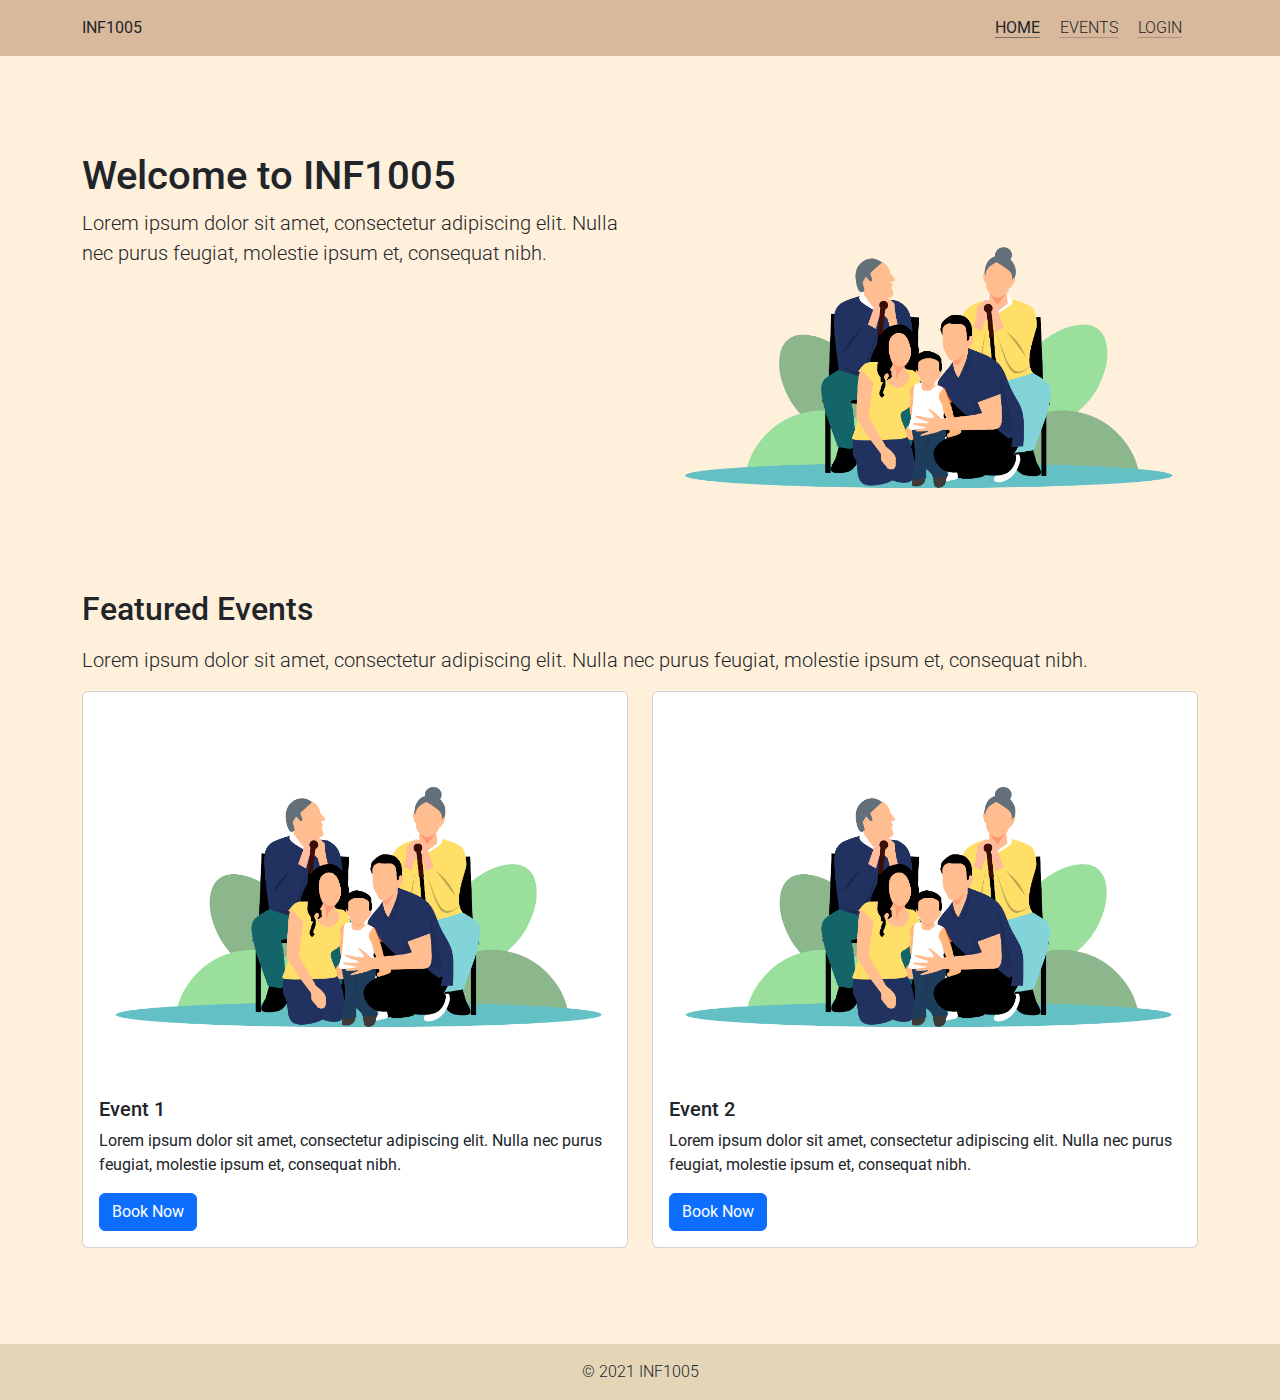
==== index.html @ 390d7514 "Base" ====
<!DOCTYPE html>
<html lang="en">
<head>
  <meta charset="UTF-8">
  <meta name="viewport" content="width=device-width, initial-scale=1.0">
  <link href="https://cdn.jsdelivr.net/npm/bootstrap@5.3.3/dist/css/bootstrap.min.css" rel="stylesheet" integrity="sha384-QWTKZyjpPEjISv5WaRU9OFeRpok6YctnYmDr5pNlyT2bRjXh0JMhjY6hW+ALEwIH" crossorigin="anonymous">  <title>INF1005</title>
  <link rel="preconnect" href="https://fonts.googleapis.com">
  <link rel="preconnect" href="https://fonts.gstatic.com" crossorigin>
  <link href="https://fonts.googleapis.com/css2?family=Roboto:ital,wght@0,300;0,400;0,500;0,700;1,300;1,400;1,500;1,700&display=swap" rel="stylesheet">
  <link rel="stylesheet" href="style.css">
</head>
<body class="bg-light">
  <header class="bg-header p-3">
    <section class="container d-flex justify-content-between"">
      <div class="fs-6"><p class="mb-0">INF1005</p></div>
      <nav class="mx-3 space-evenly">
        <a href="index.html" class="link-dark link-offset-2 mr-3 fs-6 fw-normal link-underline-opacity-50 link-underline-opacity-100-hover">HOME</a>
        <a href="catalogue.html" class="link-dark link-offset-2 mx-3 fs-6 fw-light link-underline-opacity-25 link-underline-opacity-100-hover">EVENTS</a>
        <a href="login.html" class="link-dark link-offset-2 ml-3 fs-6 fw-light link-underline-opacity-25 link-underline-opacity-100-hover">LOGIN</a>
      </nav>

    </section>
  </header>
  <main class="container py-5">
    <section class="row my-5">
      <div class="col-12 col-md-6">
        <h1 class="fs-1">Welcome to INF1005</h1>
        <p class="fs-5 mt-2 fw-light">Lorem ipsum dolor sit amet, consectetur adipiscing elit. Nulla nec purus feugiat, molestie ipsum et, consequat nibh. </p>
      </div>
      <div class="col-12 col-md-6">
        <img src="./assets/images/vecteezy_family-gathering-outdoor_16389928.png" alt="placeholder" class="img-fluid">
      </div>
    </section>
    <section class="row my-5">
      <div class="col-12">
        <h2 class="fs-2">Featured Events</h2>
      </div>
      <div class="col-12">
        <p class="fs-5 mt-2 fw-light">Lorem ipsum dolor sit amet, consectetur adipiscing elit. Nulla nec purus feugiat, molestie ipsum et, consequat nibh. </p>
      </div>
      <div class="col-12">
        <div class="row">
          <div class="col-md-6">
            <div class="card">
              <img src="./assets/images/vecteezy_family-gathering-outdoor_16389928.png" class="card-img-top" alt="...">
              <div class="card-body">
                <h5 class="card-title">Event 1</h5>
                <p class="card-text">Lorem ipsum dolor sit amet, consectetur adipiscing elit. Nulla nec purus feugiat, molestie ipsum et, consequat nibh. </p>
                <a href="#" class="btn btn-primary">Book Now</a>
              </div>
            </div>
          </div>
          <div class="col-md-6">
            <div class="card">
              <img src="./assets/images/vecteezy_family-gathering-outdoor_16389928.png" class="card-img-top" alt="...">
              <div class="card-body">
                <h5 class="card-title">Event 2</h5>
                <p class="card-text">Lorem ipsum dolor sit amet, consectetur adipiscing elit. Nulla nec purus feugiat, molestie ipsum et, consequat nibh. </p>
                <a href="#" class="btn btn-primary">Book Now</a>
              </div>
            </div>
          </div>
        </div>
      </div>
    </section>
  </main>

  <footer class="p-3 bg-footer d-flex justify-content-center">
    <p class="fs-6 fw-light my-0">© 2021 INF1005</p>
  </footer>


  <script src="https://cdn.jsdelivr.net/npm/bootstrap@5.3.3/dist/js/bootstrap.bundle.min.js" integrity="sha384-YvpcrYf0tY3lHB60NNkmXc5s9fDVZLESaAA55NDzOxhy9GkcIdslK1eN7N6jIeHz" crossorigin="anonymous"></script></body>
</html>
---- style.css ----
* {
  font-family: 'Roboto', sans-serif;
}

.bg-light {
  background-color: #fff0db !important;
}
.bg-header {
  background-color: #d9b99b !important;
}

.bg-footer {
  background-color: #e4d5b7 !important;
}
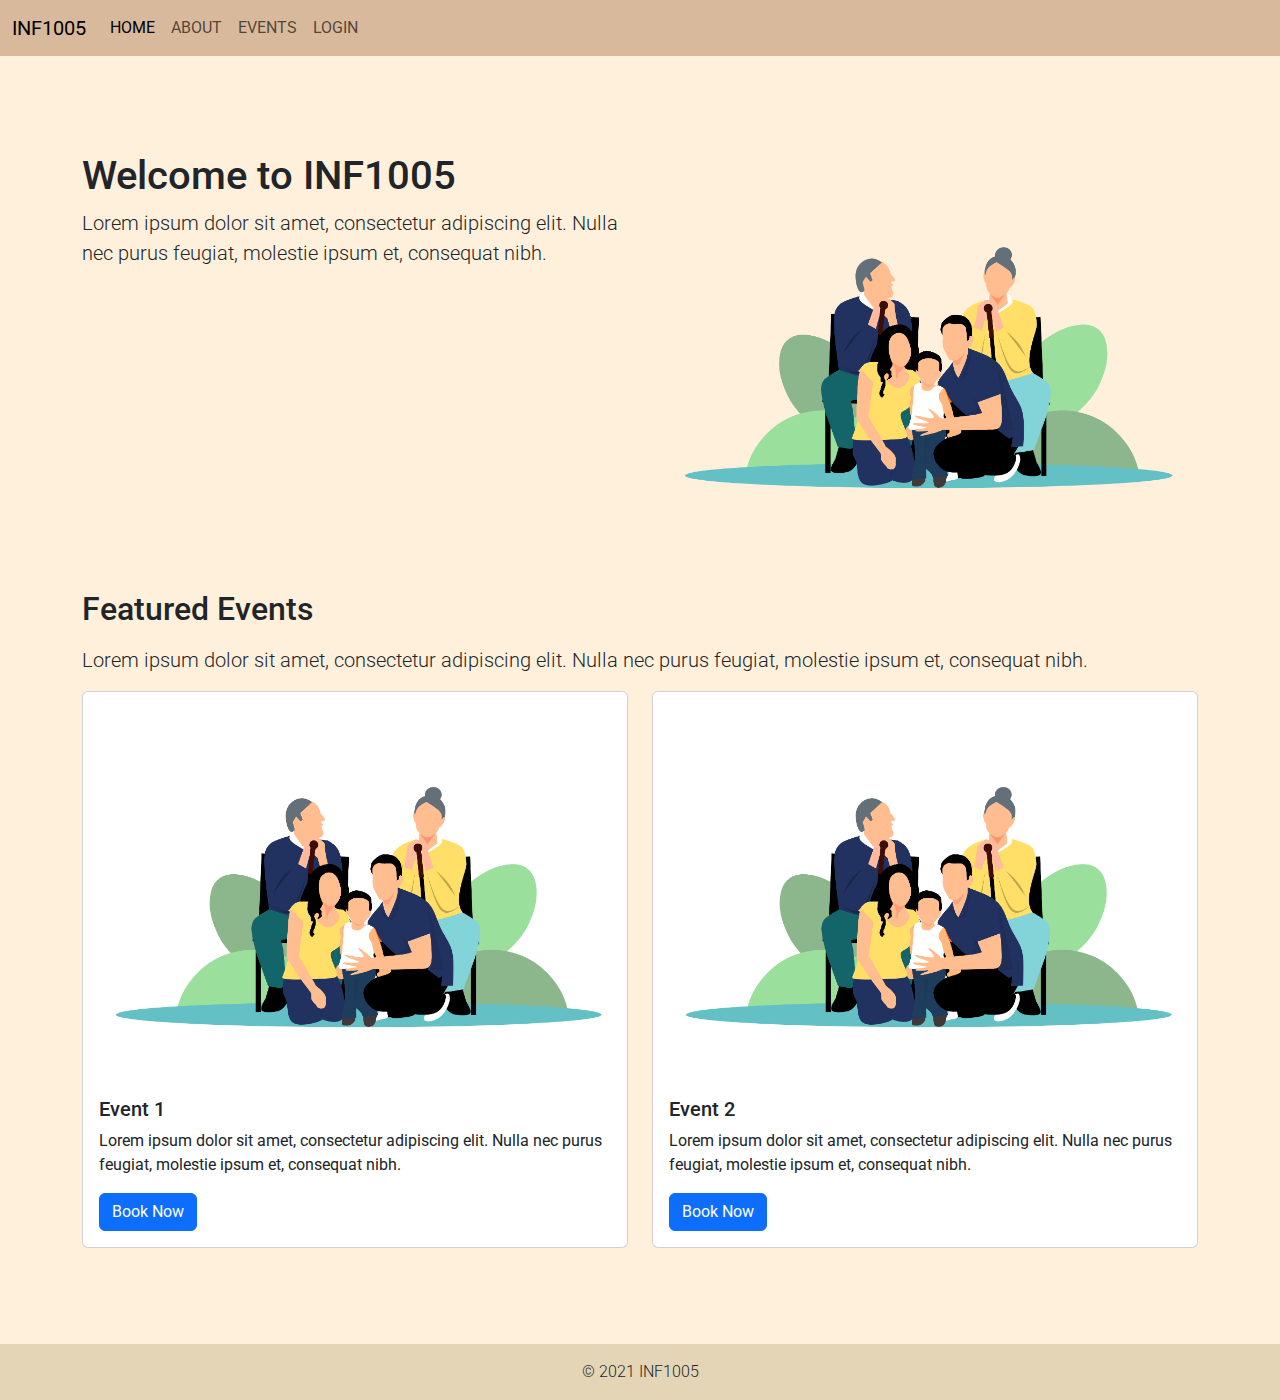
==== commit 2f7d6509: "updates" ====
--- a/index.html
+++ b/index.html
@@ -10,15 +10,28 @@
   <link rel="stylesheet" href="style.css">
 </head>
 <body class="bg-light">
-  <header class="bg-header p-3">
-    <section class="container d-flex justify-content-between"">
-      <div class="fs-6"><p class="mb-0">INF1005</p></div>
-      <nav class="mx-3 space-evenly">
-        <a href="index.html" class="link-dark link-offset-2 mr-3 fs-6 fw-normal link-underline-opacity-50 link-underline-opacity-100-hover">HOME</a>
-        <a href="catalogue.html" class="link-dark link-offset-2 mx-3 fs-6 fw-light link-underline-opacity-25 link-underline-opacity-100-hover">EVENTS</a>
-        <a href="login.html" class="link-dark link-offset-2 ml-3 fs-6 fw-light link-underline-opacity-25 link-underline-opacity-100-hover">LOGIN</a>
-      </nav>
-
+  <header class="bg-header navbar navbar-expand-md">
+    <section class="container-fluid">
+      <a href="index.html" class="navbar-brand">INF1005</a>
+      <button class="navbar-toggler" type="button" data-bs-toggle="collapse" data-bs-target="#navbarSupportedContent" aria-controls="navbarSupportedContent" aria-expanded="false" aria-label="Toggle navigation">
+        <span class="navbar-toggler-icon"></span>
+      </button>
+      <div class="collapse navbar-collapse" id="navbarSupportedContent">
+        <ul class="navbar-nav me-auto mb-lg-0">
+          <li class="nav-item">
+            <a href="index.html" class="nav-link active" aria-current="page">HOME</a>
+          </li>
+          <li class="nav-item">
+            <a href="about.html" class="nav-link">ABOUT</a>
+          </li>
+          <li class="nav-item">
+            <a href="catalogue.html" class="nav-link">EVENTS</a>
+          </li>
+          <li class="nav-item">
+            <a href="login.html" class="nav-link">LOGIN</a>
+          </li>
+        </ul>
+      </div>
     </section>
   </header>
   <main class="container py-5">
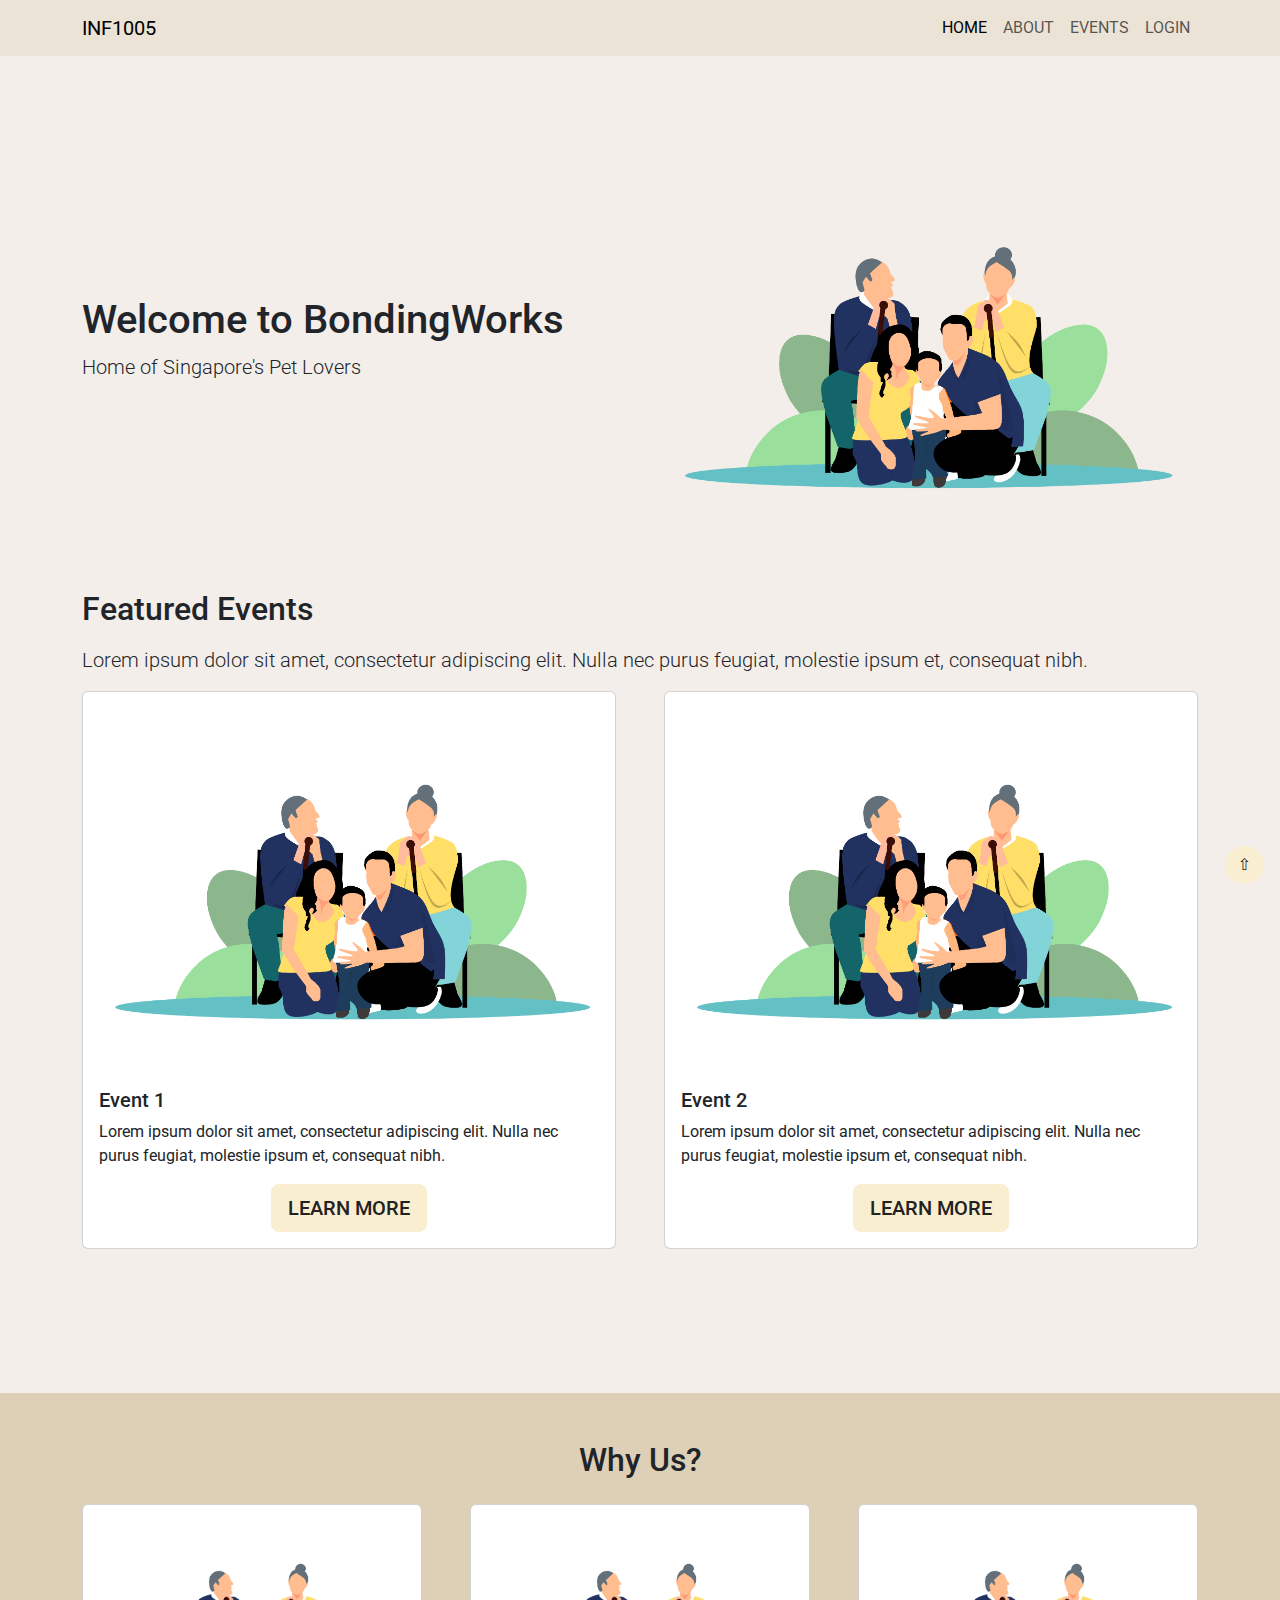
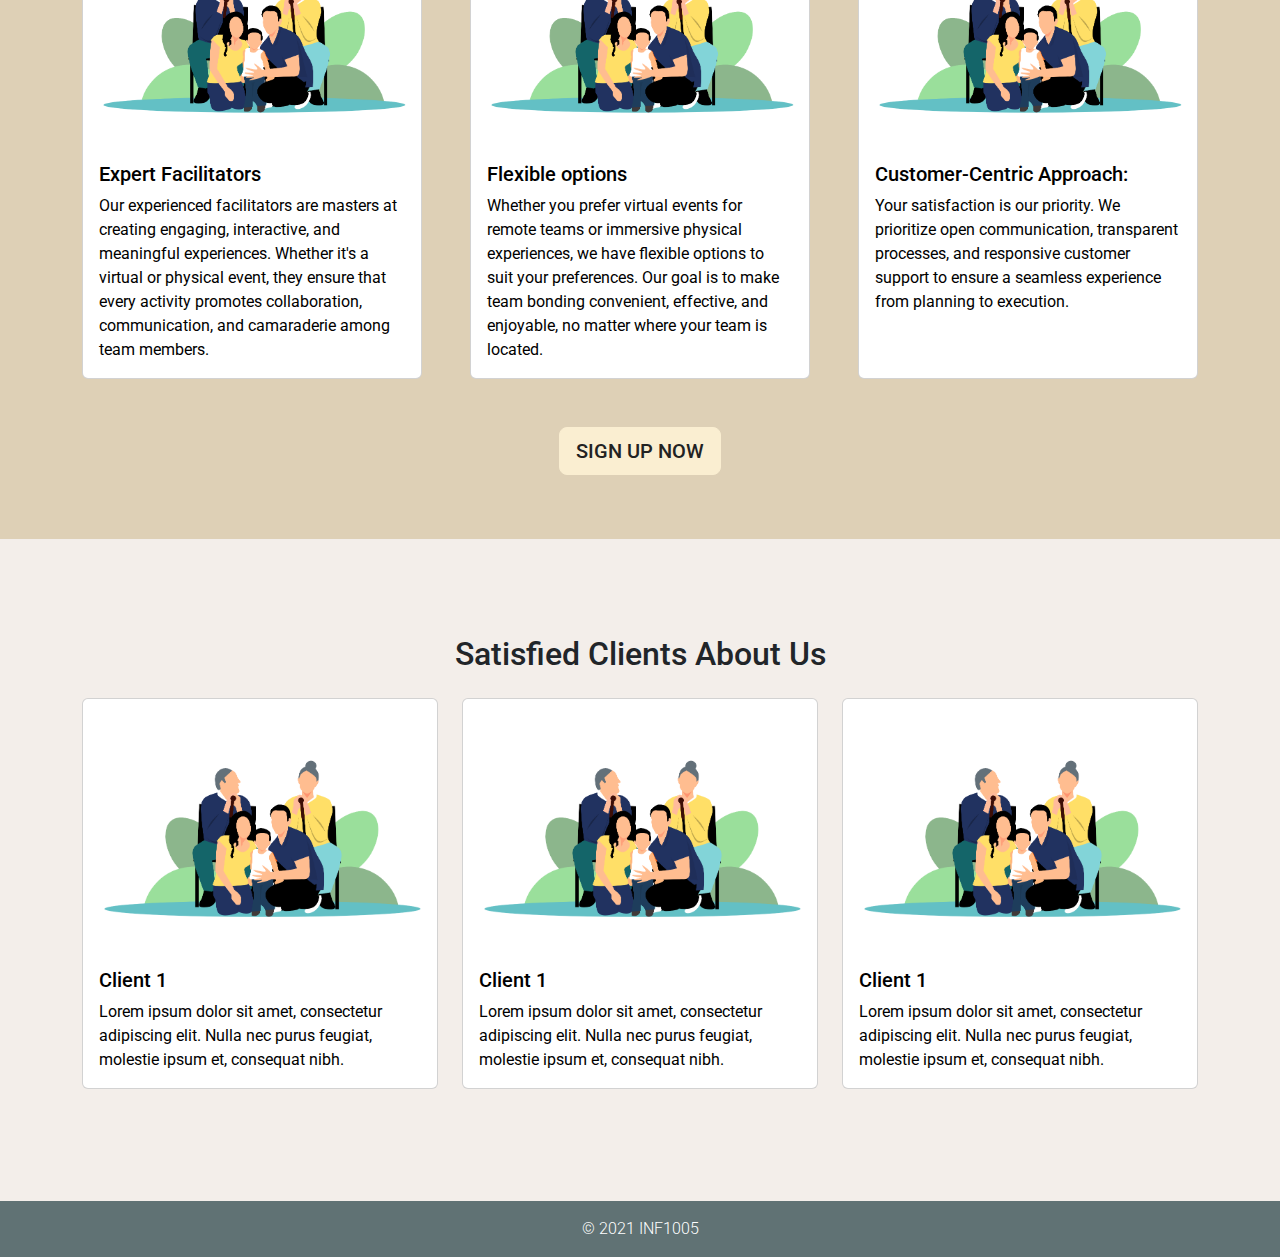
==== commit 6b72b501: "update" ====
--- a/index.html
+++ b/index.html
@@ -11,13 +11,13 @@
 </head>
 <body class="bg-light">
   <header class="bg-header navbar navbar-expand-md">
-    <section class="container-fluid">
+    <section class="container">
       <a href="index.html" class="navbar-brand">INF1005</a>
       <button class="navbar-toggler" type="button" data-bs-toggle="collapse" data-bs-target="#navbarSupportedContent" aria-controls="navbarSupportedContent" aria-expanded="false" aria-label="Toggle navigation">
         <span class="navbar-toggler-icon"></span>
       </button>
       <div class="collapse navbar-collapse" id="navbarSupportedContent">
-        <ul class="navbar-nav me-auto mb-lg-0">
+        <ul class="navbar-nav ms-auto mb-lg-0">
           <li class="nav-item">
             <a href="index.html" class="nav-link active" aria-current="page">HOME</a>
           </li>
@@ -34,16 +34,19 @@
       </div>
     </section>
   </header>
+  <button class="btn btn-primary rounded-circle position-fixed bottom-0 end-0 m-3" id="back-to-top" title="Back to Top">&#8679;</button>
+
   <main class="container py-5">
-    <section class="row my-5">
+    <section class="row align-items-center my-5">
       <div class="col-12 col-md-6">
-        <h1 class="fs-1">Welcome to INF1005</h1>
-        <p class="fs-5 mt-2 fw-light">Lorem ipsum dolor sit amet, consectetur adipiscing elit. Nulla nec purus feugiat, molestie ipsum et, consequat nibh. </p>
+        <h1 class="fs-1">Welcome to BondingWorks</h1>
+        <p class="fs-5 mt-2 fw-light">Home of Singapore's Pet Lovers </p>
       </div>
       <div class="col-12 col-md-6">
         <img src="./assets/images/vecteezy_family-gathering-outdoor_16389928.png" alt="placeholder" class="img-fluid">
       </div>
     </section>
+
     <section class="row my-5">
       <div class="col-12">
         <h2 class="fs-2">Featured Events</h2>
@@ -52,14 +55,16 @@
         <p class="fs-5 mt-2 fw-light">Lorem ipsum dolor sit amet, consectetur adipiscing elit. Nulla nec purus feugiat, molestie ipsum et, consequat nibh. </p>
       </div>
       <div class="col-12">
-        <div class="row">
+        <div class="row g-5">
           <div class="col-md-6">
             <div class="card">
               <img src="./assets/images/vecteezy_family-gathering-outdoor_16389928.png" class="card-img-top" alt="...">
               <div class="card-body">
                 <h5 class="card-title">Event 1</h5>
                 <p class="card-text">Lorem ipsum dolor sit amet, consectetur adipiscing elit. Nulla nec purus feugiat, molestie ipsum et, consequat nibh. </p>
-                <a href="#" class="btn btn-primary">Book Now</a>
+                <div class="d-grid gap-2 d-md-flex justify-content-md-center">
+                  <a href="catalogue.html" class="btn btn-primary btn-lg">Learn More</a>
+                </div>
               </div>
             </div>
           </div>
@@ -69,7 +74,9 @@
               <div class="card-body">
                 <h5 class="card-title">Event 2</h5>
                 <p class="card-text">Lorem ipsum dolor sit amet, consectetur adipiscing elit. Nulla nec purus feugiat, molestie ipsum et, consequat nibh. </p>
-                <a href="#" class="btn btn-primary">Book Now</a>
+                <div class="d-grid gap-2 d-md-flex justify-content-md-center">
+                  <a href="catalogue.html" class="btn btn-primary btn-lg">Learn More</a>
+                </div>
               </div>
             </div>
           </div>
@@ -78,10 +85,114 @@
     </section>
   </main>
 
-  <footer class="p-3 bg-footer d-flex justify-content-center">
-    <p class="fs-6 fw-light my-0">© 2021 INF1005</p>
+  <main class="bg-dark mt-5">
+    <section class="container py-5">
+      <div class="row">
+        <div class="col-12">
+          <h2 class="fs-2 text-center">Why Us?</h2>
+        </div>
+        <div class="col-12 my-3">
+          <div class="row g-5">
+            <div class="col-md-4 d-flex align-items-stretch">
+              <div class="card">
+                <img src="./assets/images/vecteezy_family-gathering-outdoor_16389928.png" class="card-img-top" alt="...">
+                <div class="card-body">
+                  <h5 class="card-title text-black">Expert Facilitators</h5>
+                  <p class="card-text text-black">Our experienced facilitators are masters at creating engaging, interactive, and meaningful experiences. Whether it's a virtual or physical event, they ensure that every activity promotes collaboration, communication, and camaraderie among team members.</p>
+                </div>
+              </div>
+            </div>
+            <div class="col-md-4 d-flex align-items-stretch">
+              <div class="card">
+                <img src="./assets/images/vecteezy_family-gathering-outdoor_16389928.png" class="card-img-top" alt="...">
+                <div class="card-body">
+                  <h5 class="card-title text-black">Flexible options</h5>
+                  <p class="card-text text-black">Whether you prefer virtual events for remote teams or immersive physical experiences, we have flexible options to suit your preferences. Our goal is to make team bonding convenient, effective, and enjoyable, no matter where your team is located.</p>
+                </div>
+              </div>
+            </div>
+            <div class="col-md-4 d-flex align-items-stretch">
+              <div class="card">
+                <img src="./assets/images/vecteezy_family-gathering-outdoor_16389928.png" class="card-img-top" alt="...">
+                <div class="card-body">
+                  <h5 class="card-title text-black">Customer-Centric Approach:</h5>
+                  <p class="card-text text-black">Your satisfaction is our priority. We prioritize open communication, transparent processes, and responsive customer support to ensure a seamless experience from planning to execution.</p>
+                </div>
+              </div>
+            </div>
+            <div class="col-md-12">
+              <!-- Sign Up Now Button to login.html -->
+              <div class="d-grid gap-2 d-md-flex justify-content-md-center">
+                <a href="login.html" class="btn btn-primary btn-lg">Sign Up Now</a>
+              </div>
+            </div>
+          </div>  
+        </div>  
+      </div>
+    </section>
+  </main>
+
+  <main class="container py-5 mt-5">
+    <div class="row">
+      <div class="col-12">
+        <h2 class="fs-2 text-center">Satisfied Clients About Us</h2>
+      </div>
+      <div class="col-12 my-3">
+        <div class="row">
+          <div class="col-md-4">
+            <div class="card">
+              <img src="./assets/images/vecteezy_family-gathering-outdoor_16389928.png" class="card-img-top" alt="...">
+              <div class="card-body">
+                <h5 class="card-title text-black">Client 1</h5>
+                <p class="card-text text-black">Lorem ipsum dolor sit amet, consectetur adipiscing elit. Nulla nec purus feugiat, molestie ipsum et, consequat nibh.</p>
+              </div>
+            </div>
+          </div>
+          <div class="col-md-4">
+            <div class="card">
+              <img src="./assets/images/vecteezy_family-gathering-outdoor_16389928.png" class="card-img-top" alt="...">
+              <div class="card-body">
+                <h5 class="card-title text-black">Client 1</h5>
+                <p class="card-text text-black">Lorem ipsum dolor sit amet, consectetur adipiscing elit. Nulla nec purus feugiat, molestie ipsum et, consequat nibh.</p>
+              </div>
+            </div>
+          </div>
+          <div class="col-md-4">
+            <div class="card">
+              <img src="./assets/images/vecteezy_family-gathering-outdoor_16389928.png" class="card-img-top" alt="...">
+              <div class="card-body">
+                <h5 class="card-title text-black">Client 1</h5>
+                <p class="card-text text-black">Lorem ipsum dolor sit amet, consectetur adipiscing elit. Nulla nec purus feugiat, molestie ipsum et, consequat nibh.</p>
+              </div>
+            </div>
+          </div>
+        </div>  
+      </div>  
+    </div>
+  </main>
+
+  <footer class="mt-5 p-3 bg-footer d-flex justify-content-center">
+    <p class="fs-6 fw-light text-white my-0">© 2021 INF1005</p>
   </footer>
 
 
-  <script src="https://cdn.jsdelivr.net/npm/bootstrap@5.3.3/dist/js/bootstrap.bundle.min.js" integrity="sha384-YvpcrYf0tY3lHB60NNkmXc5s9fDVZLESaAA55NDzOxhy9GkcIdslK1eN7N6jIeHz" crossorigin="anonymous"></script></body>
+  <script src="https://code.jquery.com/jquery-3.7.1.min.js" integrity="sha256-/JqT3SQfawRcv/BIHPThkBvs0OEvtFFmqPF/lYI/Cxo=" crossorigin="anonymous"></script><script src="https://cdn.jsdelivr.net/npm/bootstrap@5.3.3/dist/js/bootstrap.bundle.min.js" integrity="sha384-YvpcrYf0tY3lHB60NNkmXc5s9fDVZLESaAA55NDzOxhy9GkcIdslK1eN7N6jIeHz" crossorigin="anonymous"></script></body>
+  <script>
+    $(document).ready(function() {
+        var btn = $('#back-to-top');
+
+        $(window).scroll(function() {
+            if ($(window).scrollTop() > 300) {
+                btn.addClass('show');
+            } else {
+                btn.removeClass('show');
+            }
+        });
+
+        btn.on('click', function(e) {
+            e.preventDefault();
+            $('html, body').animate({scrollTop: 0}, '300');
+        });
+    });
+  </script>
 </html>--- a/style.css
+++ b/style.css
@@ -3,12 +3,205 @@
 }
 
 .bg-light {
-  background-color: #fff0db !important;
+  background-color: #F3EEEA !important;
 }
 .bg-header {
-  background-color: #d9b99b !important;
-}
-
+  background-color: #EBE3D5 !important;
+}
+.bg-dark {
+  background-color: #DED0B6 !important;
+}
 .bg-footer {
-  background-color: #e4d5b7 !important;
+  background-color: #607274 !important;
+}
+
+.btn-primary {
+  background-color: #FAEED1 !important;
+  border-color: #FAEED1 !important;
+  color: #222222 !important;
+  text-transform: uppercase;
+  font-weight: 500;
+}
+
+.timeline {
+  position: relative;
+  -webkit-border-radius: 4px;
+  -moz-border-radius: 4px;
+  border-radius: 4px;
+  padding: 5rem;
+  margin: 0 auto auto auto;
+  overflow: hidden;
+}
+.timeline:after {
+  content: "";
+  position: absolute;
+  top: 0;
+  left: 50%;
+  margin-left: -2px;
+  border-right: 2px dashed #607274;
+  height: 100%;
+  display: block;
+}
+
+.timeline-row {
+  padding-left: 50%;
+  position: relative;
+  margin-bottom: 30px;
+}
+.timeline-row .timeline-time {
+  position: absolute;
+  right: 50%;
+  top: 15px;
+  text-align: right;
+  margin-right: 20px;
+  color: #222222;
+  font-size: 1.5rem;
+}
+.timeline-row .timeline-time small {
+  display: block;
+  font-size: 0.8rem;
+}
+.timeline-row .timeline-content {
+  color: #222222;
+  position: relative;
+  padding: 20px 30px;
+  background: #DED0B6;
+  -webkit-border-radius: 4px;
+  -moz-border-radius: 4px;
+  border-radius: 4px;
+  display: flex;
+  align-items: center;
+  justify-content: center;
+  flex-direction: column;
+  text-align: center;
+}
+.timeline-row .timeline-content:after {
+  content: "";
+  position: absolute;
+  top: 20px;
+  height: 16px;
+  width: 16px;
+  background: #DED0B6;
+}
+.timeline-row .timeline-content:before {
+  content: "";
+  position: absolute;
+  top: 20px;
+  right: -49px;
+  width: 20px;
+  height: 20px;
+  -webkit-border-radius: 100px;
+  -moz-border-radius: 100px;
+  border-radius: 100px;
+  z-index: 10;
+  background: #DED0B6;
+  border: 2px dashed #DED0B6;
+}
+.timeline-row .timeline-content h4 {
+  margin: 0 0 20px 0;
+  overflow: hidden;
+  white-space: nowrap;
+  text-overflow: ellipsis;
+  line-height: 150%;
+}
+.timeline-row .timeline-content p {
+  margin-bottom: 30px;
+  line-height: 150%;
+}
+.timeline-row .timeline-content i {
+  font-size: 1.2rem;
+  line-height: 100%;
+  padding: 15px;
+  -webkit-border-radius: 100px;
+  -moz-border-radius: 100px;
+  border-radius: 100px;
+  background: #607274;
+  margin-bottom: 10px;
+  display: inline-block;
+}
+.timeline-row .timeline-content .thumbs {
+  margin-bottom: 20px;
+  display: flex;
+}
+
+.timeline-row:nth-child(even) .timeline-content {
+  margin-left: 40px;
+  text-align: left;
+}
+.timeline-row:nth-child(even) .timeline-content:after {
+  left: -8px;
+  right: initial;
+  border-bottom: 0;
+  border-left: 0;
+  transform: rotate(-135deg);
+}
+.timeline-row:nth-child(even) .timeline-content:before {
+  left: -52px;
+  right: initial;
+}
+.timeline-row:nth-child(odd) {
+  padding-left: 0;
+  padding-right: 50%;
+}
+.timeline-row:nth-child(odd) .timeline-time {
+  right: auto;
+  left: 50%;
+  text-align: left;
+  margin-right: 0;
+  margin-left: 20px;
+}
+.timeline-row:nth-child(odd) .timeline-content {
+  margin-right: 40px;
+}
+.timeline-row:nth-child(odd) .timeline-content:after {
+  right: -8px;
+  border-left: 0;
+  border-bottom: 0;
+  transform: rotate(45deg);
+}
+
+@media (max-width: 992px) {
+  .timeline {
+      padding: 15px;
+  }
+  .timeline:after {
+      border: 0;
+  }
+  .timeline .timeline-row:nth-child(odd) {
+      padding: 0;
+  }
+  .timeline .timeline-row:nth-child(odd) .timeline-time {
+      position: relative;
+      top: 0;
+      left: 0;
+      margin: 0 0 10px 0;
+  }
+  .timeline .timeline-row:nth-child(odd) .timeline-content {
+      margin: 0;
+  }
+  .timeline .timeline-row:nth-child(odd) .timeline-content:before {
+      display: none;
+  }
+  .timeline .timeline-row:nth-child(odd) .timeline-content:after {
+      display: none;
+  }
+  .timeline .timeline-row:nth-child(even) {
+      padding: 0;
+  }
+  .timeline .timeline-row:nth-child(even) .timeline-time {
+      position: relative;
+      top: 0;
+      left: 0;
+      margin: 0 0 10px 0;
+      text-align: left;
+  }
+  .timeline .timeline-row:nth-child(even) .timeline-content {
+      margin: 0;
+  }
+  .timeline .timeline-row:nth-child(even) .timeline-content:before {
+      display: none;
+  }
+  .timeline .timeline-row:nth-child(even) .timeline-content:after {
+      display: none;
+  }
 }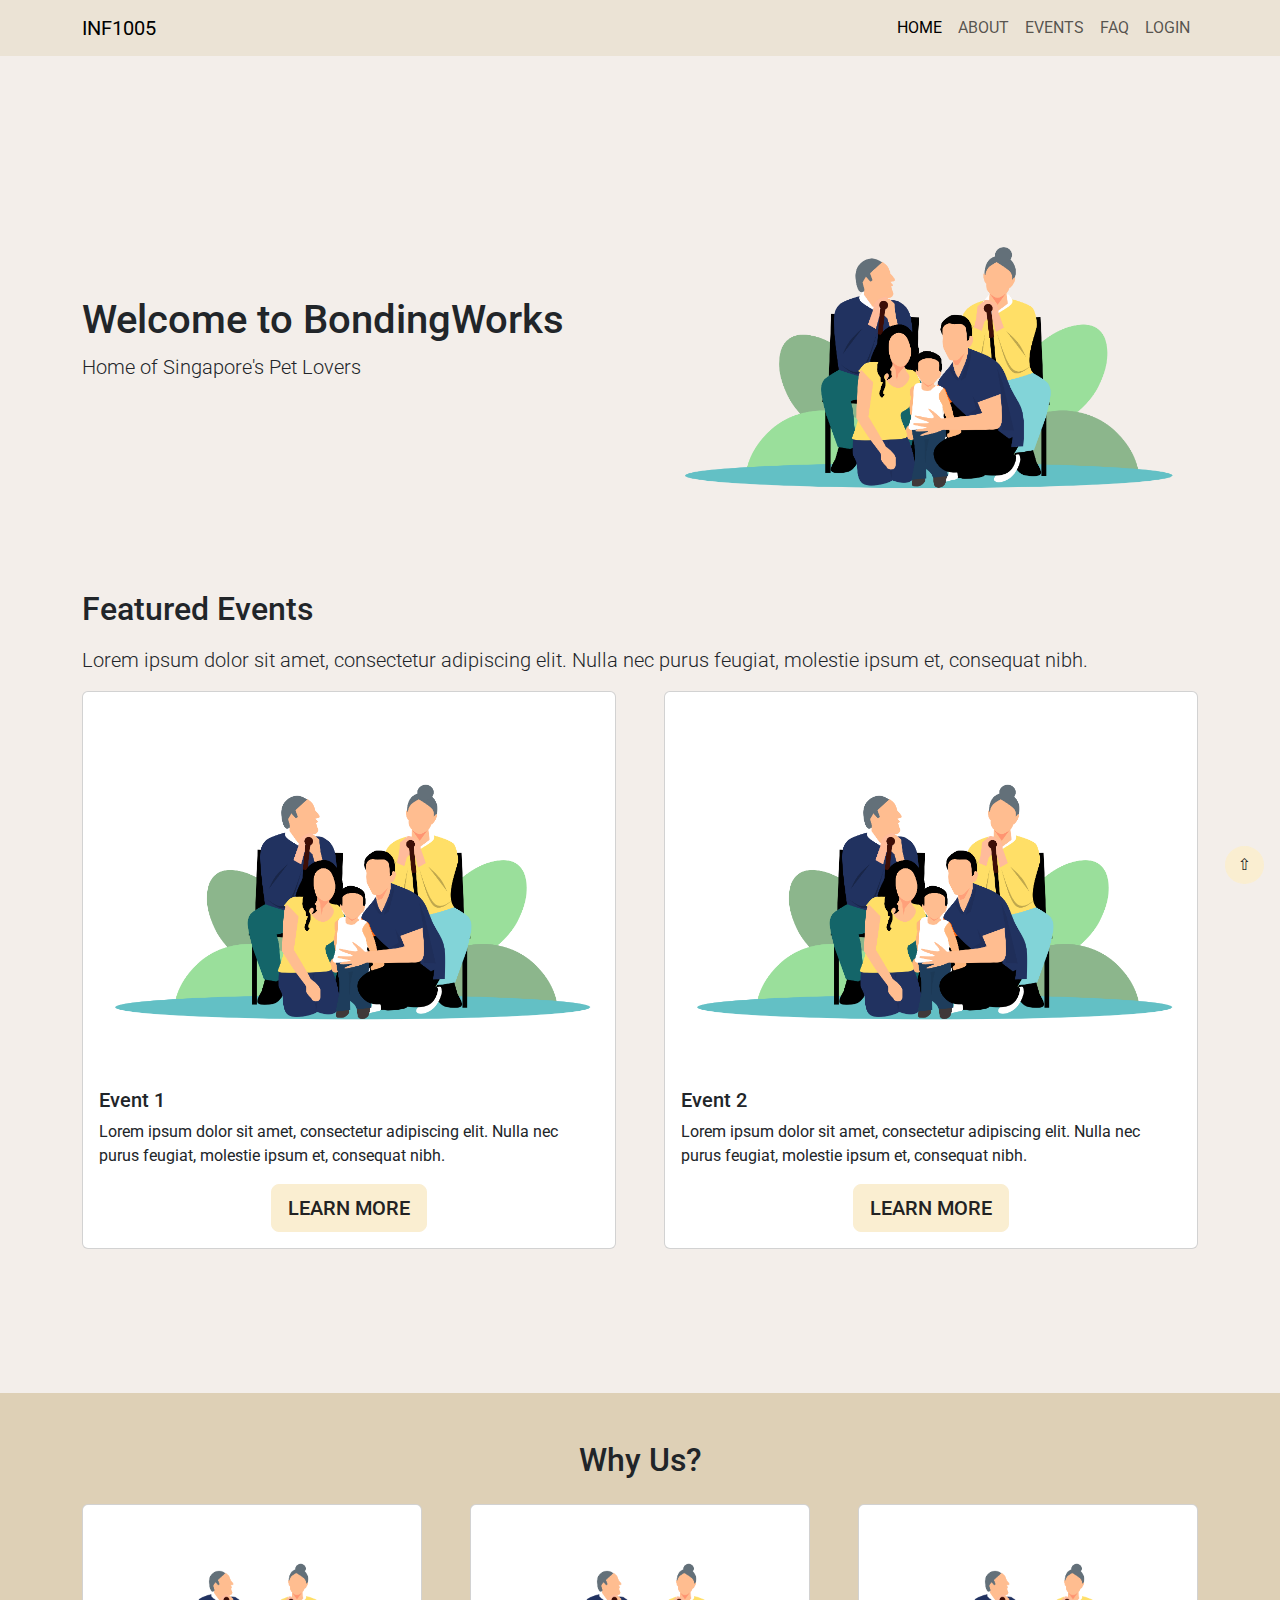
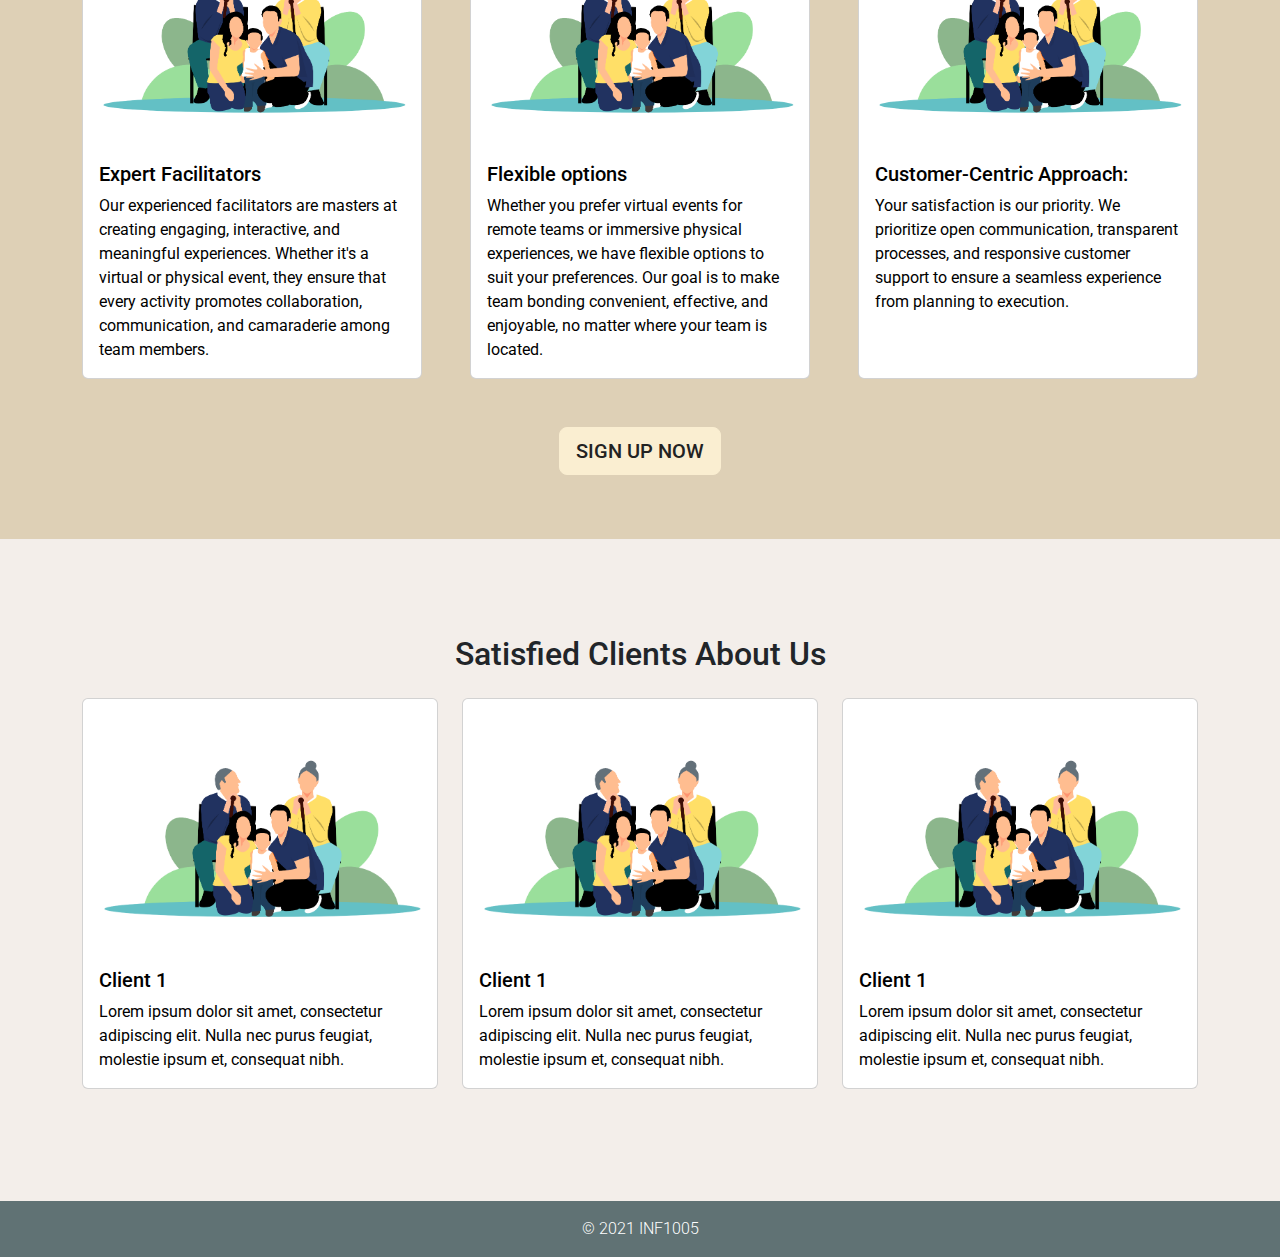
==== commit 1c22e4da: "frontend" ====
--- a/index.html
+++ b/index.html
@@ -28,6 +28,9 @@
             <a href="catalogue.html" class="nav-link">EVENTS</a>
           </li>
           <li class="nav-item">
+            <a href="faq.html" class="nav-link">FAQ</a>
+          </li>
+          <li class="nav-item">
             <a href="login.html" class="nav-link">LOGIN</a>
           </li>
         </ul>
--- a/style.css
+++ b/style.css
@@ -19,6 +19,10 @@
   background-color: #FAEED1 !important;
   border-color: #FAEED1 !important;
   color: #222222 !important;
+  text-transform: uppercase;
+  font-weight: 500;
+}
+.btn-secondary {
   text-transform: uppercase;
   font-weight: 500;
 }
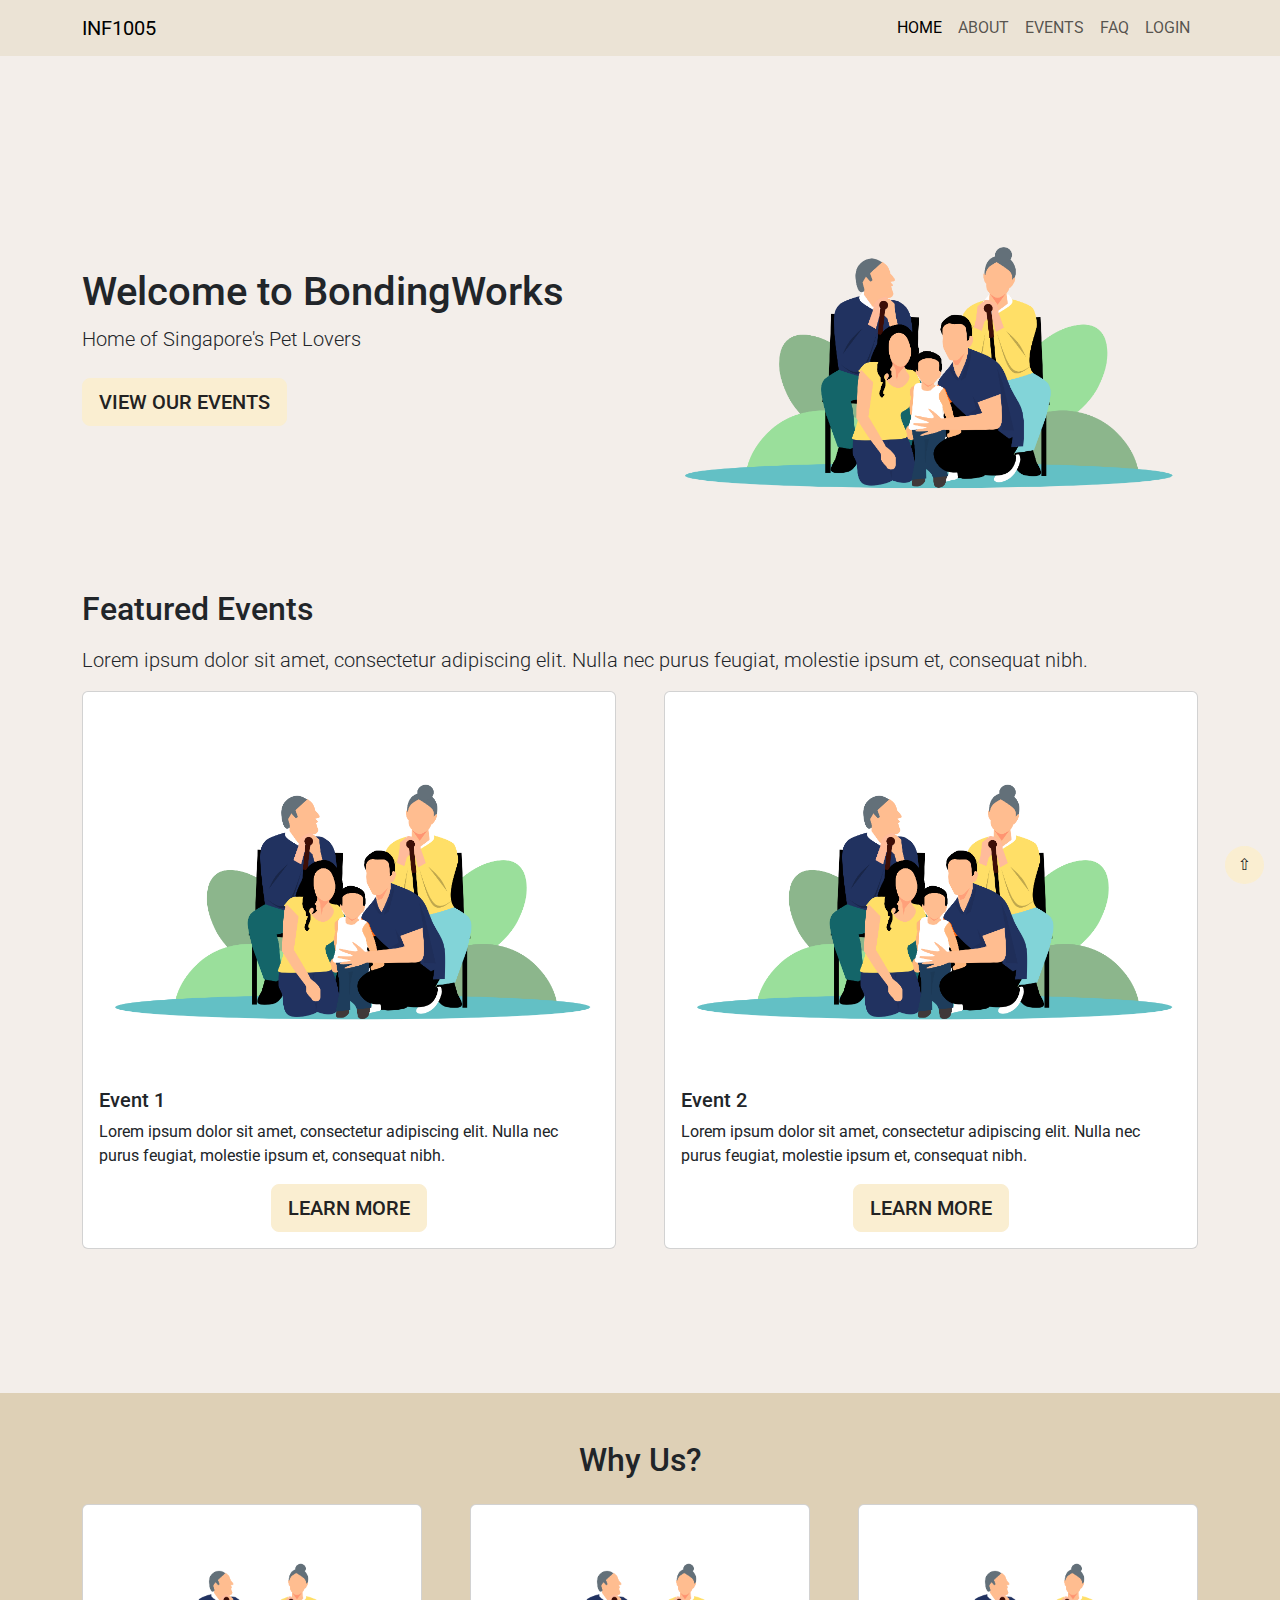
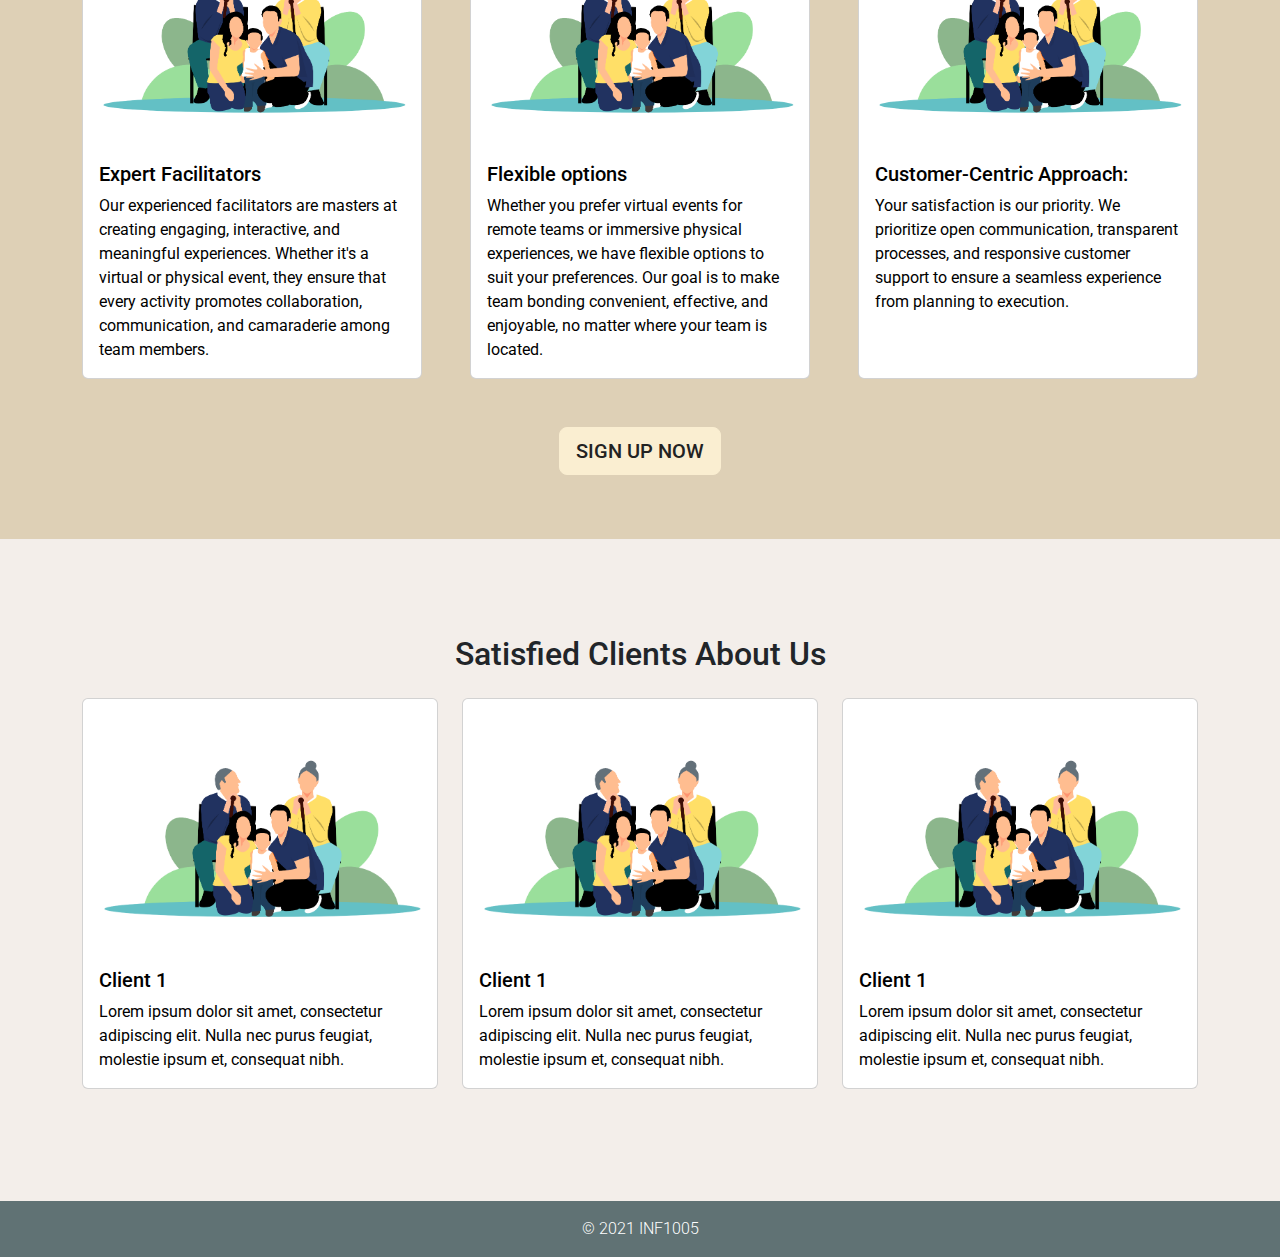
==== commit 1ea52b67: "updates" ====
--- a/index.html
+++ b/index.html
@@ -44,6 +44,9 @@
       <div class="col-12 col-md-6">
         <h1 class="fs-1">Welcome to BondingWorks</h1>
         <p class="fs-5 mt-2 fw-light">Home of Singapore's Pet Lovers </p>
+        <div class="d-grid gap-2 d-md-flex justify-content-md-start mt-4">
+          <a href="catalogue.html" class="btn btn-primary btn-lg">View Our Events</a>
+        </div>  
       </div>
       <div class="col-12 col-md-6">
         <img src="./assets/images/vecteezy_family-gathering-outdoor_16389928.png" alt="placeholder" class="img-fluid">
--- a/style.css
+++ b/style.css
@@ -32,7 +32,7 @@
   -webkit-border-radius: 4px;
   -moz-border-radius: 4px;
   border-radius: 4px;
-  padding: 5rem;
+  padding: 5rem 0;
   margin: 0 auto auto auto;
   overflow: hidden;
 }
@@ -119,7 +119,7 @@
   -webkit-border-radius: 100px;
   -moz-border-radius: 100px;
   border-radius: 100px;
-  background: #607274;
+  background: #F3EEEA;
   margin-bottom: 10px;
   display: inline-block;
 }
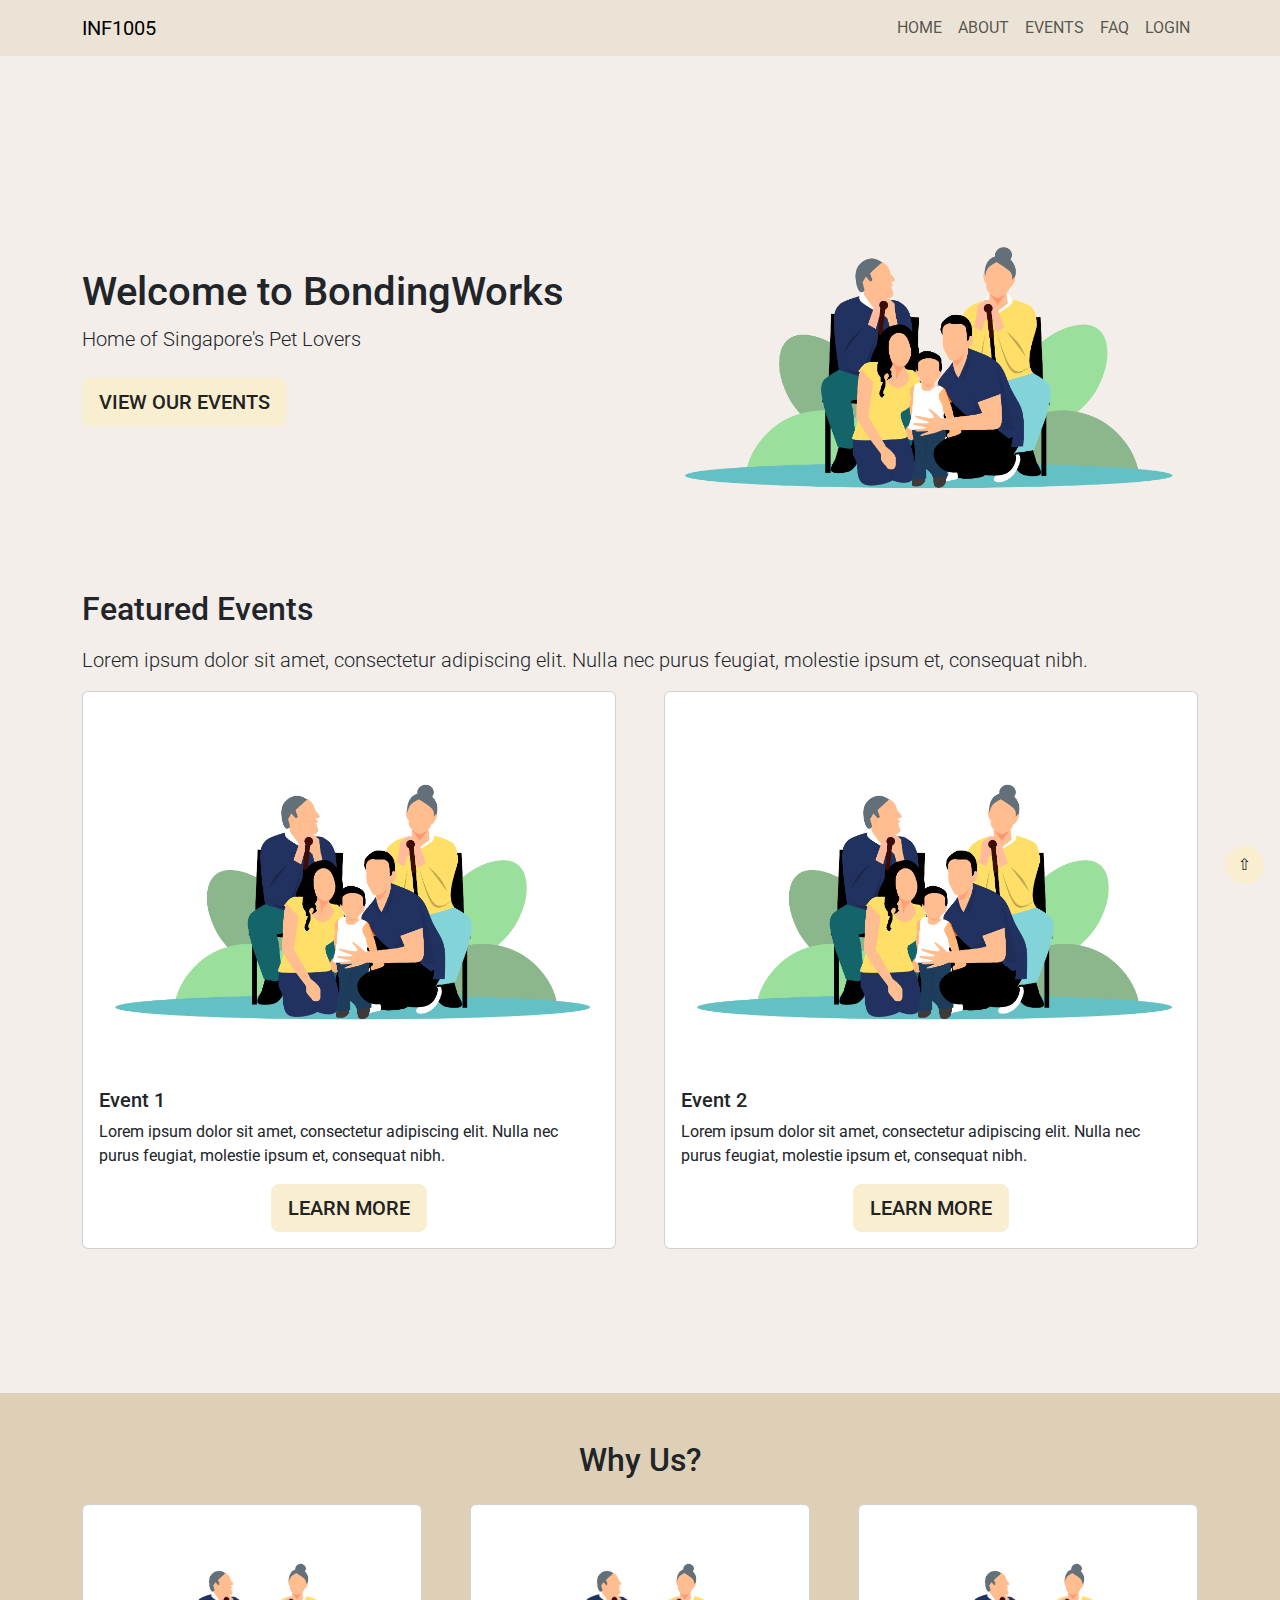
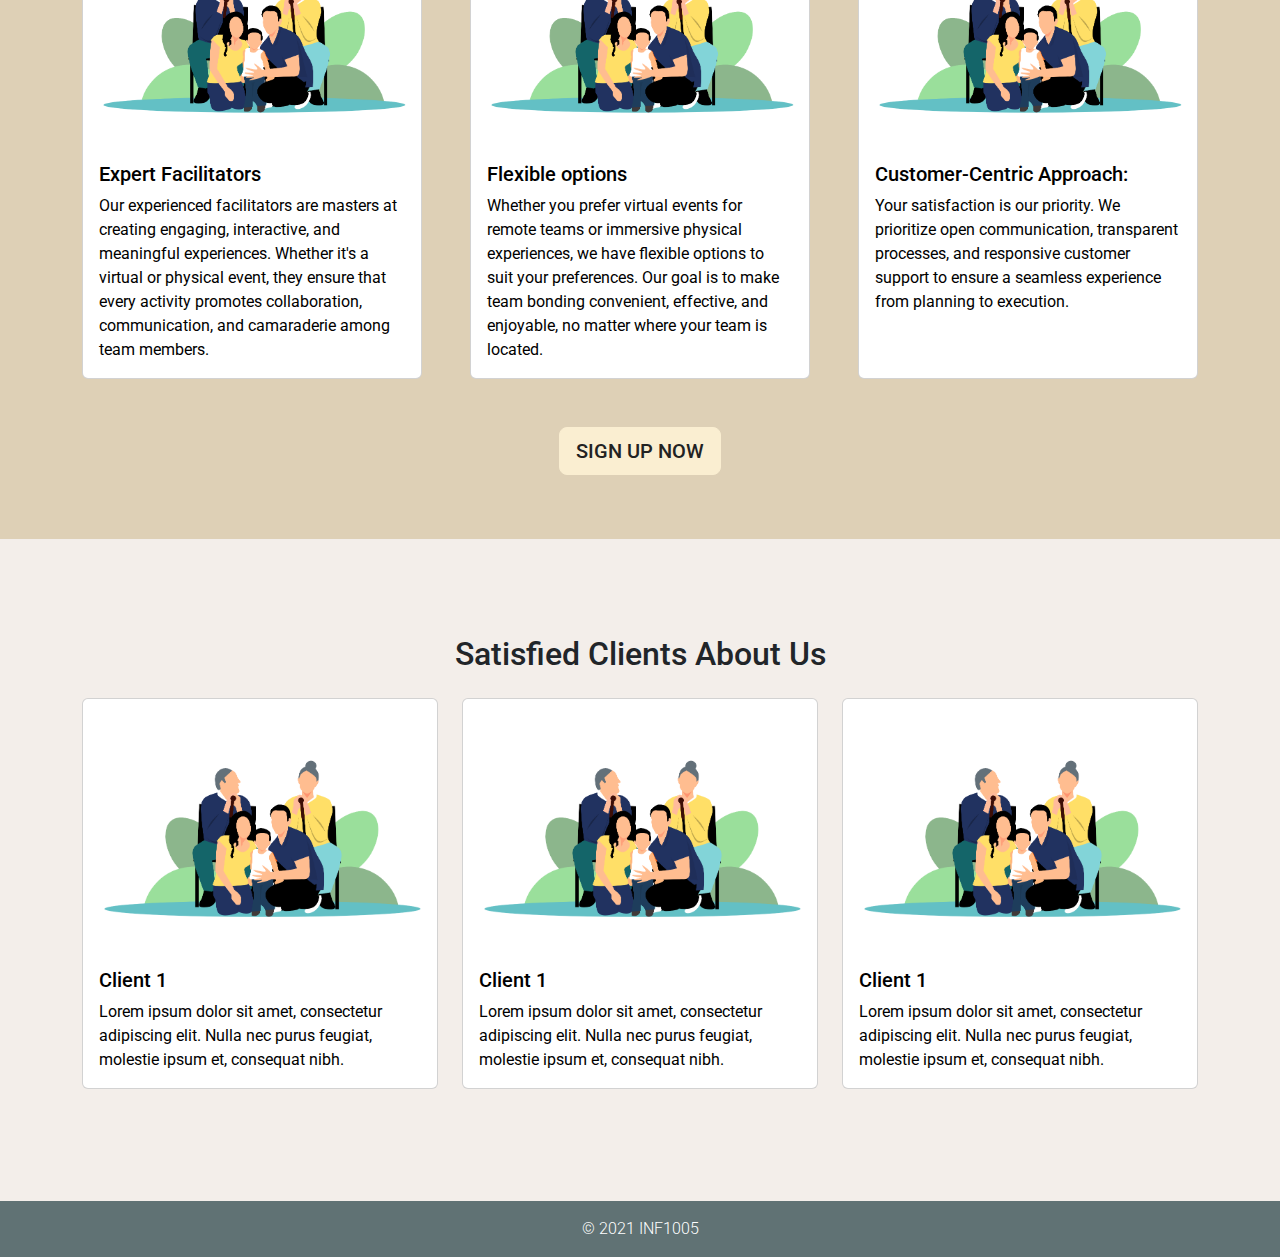
==== commit b1005058: "form validation" ====
--- a/index.html
+++ b/index.html
@@ -19,7 +19,7 @@
       <div class="collapse navbar-collapse" id="navbarSupportedContent">
         <ul class="navbar-nav ms-auto mb-lg-0">
           <li class="nav-item">
-            <a href="index.html" class="nav-link active" aria-current="page">HOME</a>
+            <a href="index.html" class="nav-link">HOME</a>
           </li>
           <li class="nav-item">
             <a href="about.html" class="nav-link">ABOUT</a>
@@ -37,7 +37,7 @@
       </div>
     </section>
   </header>
-  <button class="btn btn-primary rounded-circle position-fixed bottom-0 end-0 m-3" id="back-to-top" title="Back to Top">&#8679;</button>
+  <button class="btn btn-primary rounded-circle position-fixed bottom-0 end-0 m-3" id="back-to-top">&#8679;</button>
 
   <main class="container py-5">
     <section class="row align-items-center my-5">
@@ -181,24 +181,7 @@
     <p class="fs-6 fw-light text-white my-0">© 2021 INF1005</p>
   </footer>
 
-
-  <script src="https://code.jquery.com/jquery-3.7.1.min.js" integrity="sha256-/JqT3SQfawRcv/BIHPThkBvs0OEvtFFmqPF/lYI/Cxo=" crossorigin="anonymous"></script><script src="https://cdn.jsdelivr.net/npm/bootstrap@5.3.3/dist/js/bootstrap.bundle.min.js" integrity="sha384-YvpcrYf0tY3lHB60NNkmXc5s9fDVZLESaAA55NDzOxhy9GkcIdslK1eN7N6jIeHz" crossorigin="anonymous"></script></body>
-  <script>
-    $(document).ready(function() {
-        var btn = $('#back-to-top');
-
-        $(window).scroll(function() {
-            if ($(window).scrollTop() > 300) {
-                btn.addClass('show');
-            } else {
-                btn.removeClass('show');
-            }
-        });
-
-        btn.on('click', function(e) {
-            e.preventDefault();
-            $('html, body').animate({scrollTop: 0}, '300');
-        });
-    });
-  </script>
+  <script src="https://code.jquery.com/jquery-3.7.1.min.js" integrity="sha256-/JqT3SQfawRcv/BIHPThkBvs0OEvtFFmqPF/lYI/Cxo=" crossorigin="anonymous"></script><script src="https://cdn.jsdelivr.net/npm/bootstrap@5.3.3/dist/js/bootstrap.bundle.min.js" integrity="sha384-YvpcrYf0tY3lHB60NNkmXc5s9fDVZLESaAA55NDzOxhy9GkcIdslK1eN7N6jIeHz" crossorigin="anonymous"></script>
+  <script src="./scripts.js"></script>
+</body>
 </html>